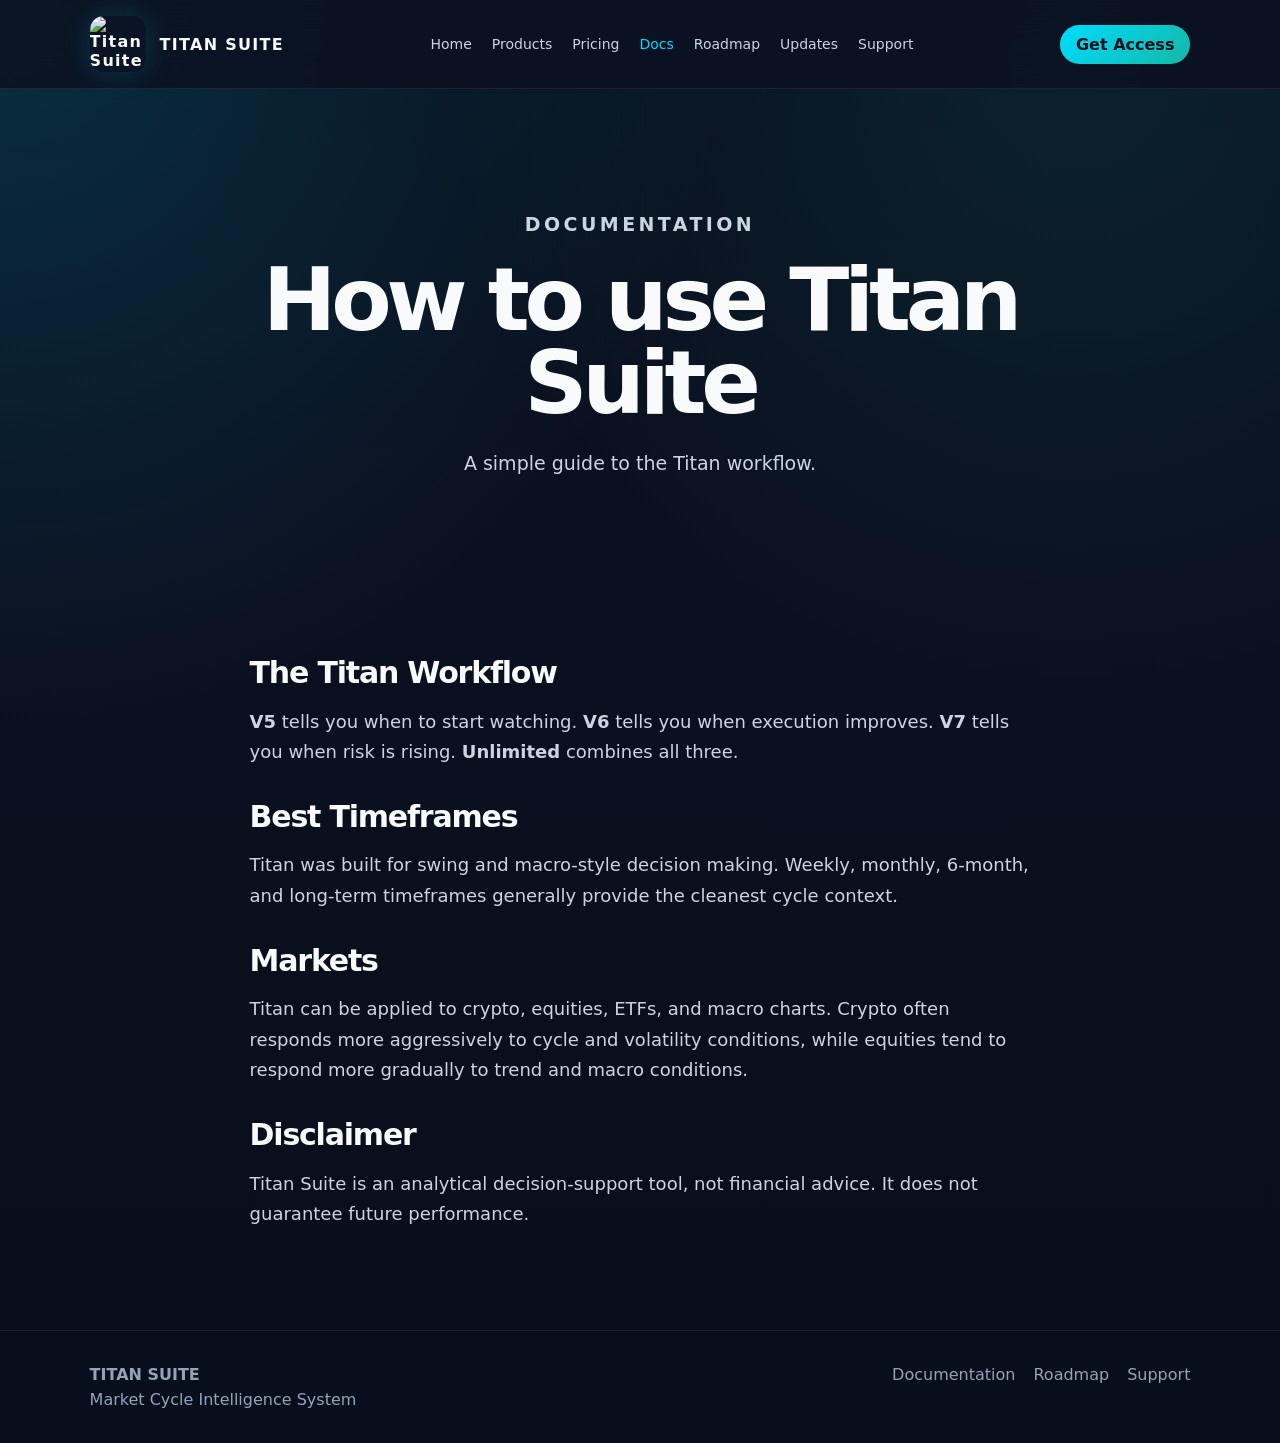
==== docs.html @ dd8be7b5 "Add files via upload" ====
<!DOCTYPE html>
<html lang="en">
<head>
  <meta charset="UTF-8" />
  <meta name="viewport" content="width=device-width, initial-scale=1.0" />
  <title>Documentation | TITAN SUITE</title>
  <meta name="description" content="Titan Suite is a market cycle intelligence platform for setup detection, precision entries, and risk management." />
  <link rel="stylesheet" href="styles.css" />
</head>
<body>
  <header class="nav">
    <a class="brand" href="index.html">
      <img src="assets/titan-logo.png" alt="Titan Suite logo" />
      <span>TITAN SUITE</span>
    </a>
    <nav><a class="" href="index.html">Home</a>
<a class="" href="products.html">Products</a>
<a class="" href="pricing.html">Pricing</a>
<a class="active" href="docs.html">Docs</a>
<a class="" href="roadmap.html">Roadmap</a>
<a class="" href="release-notes.html">Updates</a>
<a class="" href="support.html">Support</a></nav>
    <a class="nav-cta" href="pricing.html">Get Access</a>
  </header>
  <main>
<section class="page-hero">
  <p class="eyebrow">Documentation</p>
  <h1>How to use Titan Suite</h1>
  <p>A simple guide to the Titan workflow.</p>
</section>
<section class="section docs">
  <h2>The Titan Workflow</h2>
  <p><strong>V5</strong> tells you when to start watching. <strong>V6</strong> tells you when execution improves. <strong>V7</strong> tells you when risk is rising. <strong>Unlimited</strong> combines all three.</p>
  <h2>Best Timeframes</h2>
  <p>Titan was built for swing and macro-style decision making. Weekly, monthly, 6-month, and long-term timeframes generally provide the cleanest cycle context.</p>
  <h2>Markets</h2>
  <p>Titan can be applied to crypto, equities, ETFs, and macro charts. Crypto often responds more aggressively to cycle and volatility conditions, while equities tend to respond more gradually to trend and macro conditions.</p>
  <h2>Disclaimer</h2>
  <p>Titan Suite is an analytical decision-support tool, not financial advice. It does not guarantee future performance.</p>
</section>
</main>
  <footer>
    <div>
      <strong>TITAN SUITE</strong>
      <p>Market Cycle Intelligence System</p>
    </div>
    <div class="footer-links">
      <a href="docs.html">Documentation</a>
      <a href="roadmap.html">Roadmap</a>
      <a href="support.html">Support</a>
    </div>
  </footer>
</body>
</html>
---- styles.css ----
:root {
  --bg: #0b1020;
  --panel: #111827;
  --panel-2: #1e293b;
  --text: #f8fafc;
  --muted: #cbd5e1;
  --dim: #94a3b8;
  --line: #334155;
  --teal: #14b8a6;
  --blue: #3b82f6;
  --cyan: #00dcff;
  --orange: #f97316;
  --gold: #f5c84b;
  --red: #ef4444;
}

* { box-sizing: border-box; }
html { scroll-behavior: smooth; }
body {
  margin: 0;
  font-family: Inter, ui-sans-serif, system-ui, -apple-system, BlinkMacSystemFont, "Segoe UI", sans-serif;
  color: var(--text);
  background:
    radial-gradient(circle at top left, rgba(0, 220, 255, .16), transparent 38%),
    radial-gradient(circle at 84% 4%, rgba(20, 184, 166, .12), transparent 36%),
    linear-gradient(180deg, #090e1c 0%, var(--bg) 40%, #090e1c 100%);
}
a { color: inherit; text-decoration: none; }

.nav {
  position: sticky; top: 0; z-index: 20;
  display: flex; align-items: center; justify-content: space-between; gap: 20px;
  padding: 16px 7vw;
  background: rgba(11, 16, 32, .82);
  backdrop-filter: blur(18px);
  border-bottom: 1px solid rgba(255,255,255,.07);
}
.brand { display: flex; align-items: center; gap: 14px; font-weight: 900; letter-spacing: .08em; }
.brand img { width: 56px; height: 56px; object-fit: contain; border-radius: 14px; box-shadow: 0 0 28px rgba(0,220,255,.18); }
.nav nav { display: flex; gap: 20px; color: var(--muted); font-size: 14px; }
.nav nav a:hover, .nav nav a.active { color: var(--cyan); }
.nav-cta {
  padding: 10px 16px; border-radius: 999px;
  color: #06101d; font-weight: 900;
  background: linear-gradient(135deg, var(--cyan), var(--teal));
}

.hero {
  min-height: 86vh;
  display: grid;
  grid-template-columns: 1.08fr .92fr;
  gap: 56px;
  align-items: center;
  padding: 72px 7vw 54px;
}
.page-hero {
  padding: 100px 7vw 44px;
  text-align: center;
  max-width: 1000px;
  margin: auto;
}
.page-hero p { color: var(--muted); font-size: 19px; line-height: 1.7; }
.product-hero { text-align: left; }
.product-hero.v5 { border-left: 4px solid var(--teal); }
.product-hero.v6 { border-left: 4px solid var(--blue); }
.product-hero.v7 { border-left: 4px solid var(--orange); }

.eyebrow {
  color: var(--cyan);
  text-transform: uppercase;
  letter-spacing: .18em;
  font-weight: 900;
  font-size: 12px;
}
h1 {
  font-size: clamp(44px, 7vw, 88px);
  line-height: .94;
  letter-spacing: -.06em;
  margin: 14px 0 22px;
}
h2 {
  font-size: clamp(30px, 4vw, 54px);
  letter-spacing: -.04em;
  line-height: 1.02;
  margin: 0 0 16px;
}
h3 { margin: 0 0 12px; font-size: 22px; }
.hero-text, .section p { color: var(--muted); font-size: 18px; line-height: 1.7; }

.hero-actions { display: flex; gap: 14px; margin-top: 34px; flex-wrap: wrap; }
.btn, .mini-btn {
  display: inline-flex; align-items: center; justify-content: center;
  border-radius: 999px; font-weight: 900;
  border: 1px solid rgba(255,255,255,.12);
}
.btn { min-height: 50px; padding: 0 24px; }
.mini-btn { min-height: 40px; padding: 0 16px; font-size: 13px; color: #06101d; background: linear-gradient(135deg, var(--cyan), var(--teal)); }
.btn.primary {
  color: #06101d;
  background: linear-gradient(135deg, var(--cyan), var(--teal));
  box-shadow: 0 20px 60px rgba(0, 220, 255, .22);
}
.btn.secondary { background: rgba(255,255,255,.05); color: var(--text); }

.trust-row { display: flex; flex-wrap: wrap; gap: 12px; margin-top: 30px; color: var(--muted); font-size: 13px; }
.trust-row span { padding: 8px 12px; border: 1px solid rgba(255,255,255,.08); background: rgba(255,255,255,.035); border-radius: 999px; }

.terminal-card {
  border: 1px solid rgba(255,255,255,.12);
  background: linear-gradient(180deg, rgba(30, 41, 59, .93), rgba(17, 24, 39, .9));
  border-radius: 28px;
  box-shadow: 0 30px 100px rgba(0,0,0,.34);
  overflow: hidden;
}
.terminal-header { height: 46px; display: flex; gap: 8px; align-items: center; padding: 0 18px; border-bottom: 1px solid rgba(255,255,255,.08); }
.terminal-header span { width: 11px; height: 11px; border-radius: 999px; background: var(--line); }
.score-card { padding: 34px; }
.score-card p { margin: 0; color: var(--muted); letter-spacing: .16em; font-size: 12px; font-weight: 900; }
.score-card strong { display: block; font-size: 62px; letter-spacing: -.06em; margin: 12px 0; color: var(--cyan); }
.meter { height: 12px; background: rgba(255,255,255,.08); border-radius: 999px; overflow: hidden; margin-bottom: 28px; }
.meter div { width: 87%; height: 100%; background: linear-gradient(90deg, var(--teal), var(--cyan), var(--gold)); }
.score-card ul { list-style: none; padding: 0; margin: 0; display: grid; gap: 14px; color: var(--muted); }
.dot { display: inline-block; width: 10px; height: 10px; border-radius: 99px; margin-right: 9px; }
.dot.teal { background: var(--teal); } .dot.blue { background: var(--blue); } .dot.orange { background: var(--orange); }

.section { padding: 82px 7vw; }
.intro { max-width: 1080px; margin: auto; text-align: center; }
.section-heading { max-width: 840px; margin-bottom: 34px; }
.section-heading.centered { text-align: center; margin-left: auto; margin-right: auto; }

.cards, .tech-grid, .pricing-grid { display: grid; gap: 22px; }
.cards { grid-template-columns: repeat(3, 1fr); }
.tech-grid { grid-template-columns: repeat(3, 1fr); }
.pricing-grid { grid-template-columns: repeat(4, 1fr); }

.product-card, .tech-grid div, .price-card, .roadmap-item {
  border: 1px solid rgba(255,255,255,.09);
  background: rgba(17,24,39,.72);
  padding: 28px;
  border-radius: 24px;
}
.product-card .badge {
  width: fit-content; padding: 8px 12px; border-radius: 999px; font-weight: 900; margin-bottom: 24px; background: rgba(255,255,255,.06);
}
.product-card.v5 { box-shadow: inset 0 0 0 1px rgba(20,184,166,.24); }
.product-card.v6 { box-shadow: inset 0 0 0 1px rgba(59,130,246,.24); }
.product-card.v7 { box-shadow: inset 0 0 0 1px rgba(249,115,22,.24); }
.product-card.v5 .badge { color: var(--teal); } .product-card.v6 .badge { color: var(--blue); } .product-card.v7 .badge { color: var(--orange); }
.product-card ul, .large-list { color: var(--muted); padding-left: 18px; line-height: 1.9; }

.split { display: grid; grid-template-columns: .95fr 1.05fr; gap: 42px; align-items: center; }
.feature-list { display: grid; gap: 14px; }
.feature-list div { display: grid; grid-template-columns: 54px 1fr; align-items: center; gap: 18px; padding: 18px; background: rgba(30,41,59,.62); border: 1px solid rgba(255,255,255,.08); border-radius: 18px; }
.feature-list span { color: var(--cyan); font-weight: 900; font-size: 20px; }
.feature-list p { margin: 0; }

.ecosystem-map { display: grid; grid-template-columns: repeat(4, 1fr); gap: 18px; }
.ecosystem-map a { padding: 24px; border-radius: 24px; background: rgba(30,41,59,.62); border: 1px solid rgba(255,255,255,.09); }
.ecosystem-map span { display: block; color: var(--cyan); font-size: 32px; font-weight: 950; }
.ecosystem-map strong { display: block; margin: 12px 0 8px; }
.ecosystem-map em { color: var(--muted); font-style: normal; }
.ecosystem-map .unlimited { border-color: rgba(0,220,255,.35); box-shadow: 0 24px 90px rgba(0,220,255,.12); }

.founder, .cta { text-align: center; background: linear-gradient(135deg, rgba(0,220,255,.1), rgba(20,184,166,.06)); margin: 60px 7vw; border-radius: 32px; border: 1px solid rgba(255,255,255,.09); }
.founder p, .cta p { max-width: 850px; margin-left: auto; margin-right: auto; }

.price-card { display: flex; flex-direction: column; min-height: 260px; }
.price-card strong { display: block; margin: 12px 0 24px; color: var(--cyan); }
.price-card .btn { margin-top: auto; }
.price-card.featured { border-color: rgba(0,220,255,.4); box-shadow: 0 24px 80px rgba(0,220,255,.12); }

.docs { max-width: 960px; margin: auto; }
.docs h2 { font-size: 30px; margin-top: 34px; }
.roadmap { display: grid; grid-template-columns: repeat(2, 1fr); gap: 18px; }
.roadmap-item span { display: inline-block; color: #06101d; background: var(--cyan); border-radius: 999px; padding: 6px 10px; font-weight: 900; margin-bottom: 12px; }
.roadmap-item.done span { background: var(--teal); }
.support-box { padding: 18px; background: rgba(255,255,255,.04); border: 1px solid rgba(255,255,255,.08); border-radius: 16px; }

footer {
  display: flex; justify-content: space-between; padding: 34px 7vw; color: #94a3b8; border-top: 1px solid rgba(255,255,255,.07);
}
footer p { margin: 6px 0 0; }
.footer-links { display: flex; gap: 18px; }

@media (max-width: 1120px) {
  .pricing-grid, .tech-grid, .ecosystem-map { grid-template-columns: repeat(2, 1fr); }
}
@media (max-width: 900px) {
  .hero, .split, .cards, .pricing-grid, .tech-grid, .ecosystem-map, .roadmap { grid-template-columns: 1fr; }
  .nav nav, .nav-cta { display: none; }
  .hero { padding-top: 42px; }
  footer { flex-direction: column; gap: 14px; }
  .brand img { width: 48px; height: 48px; }
}
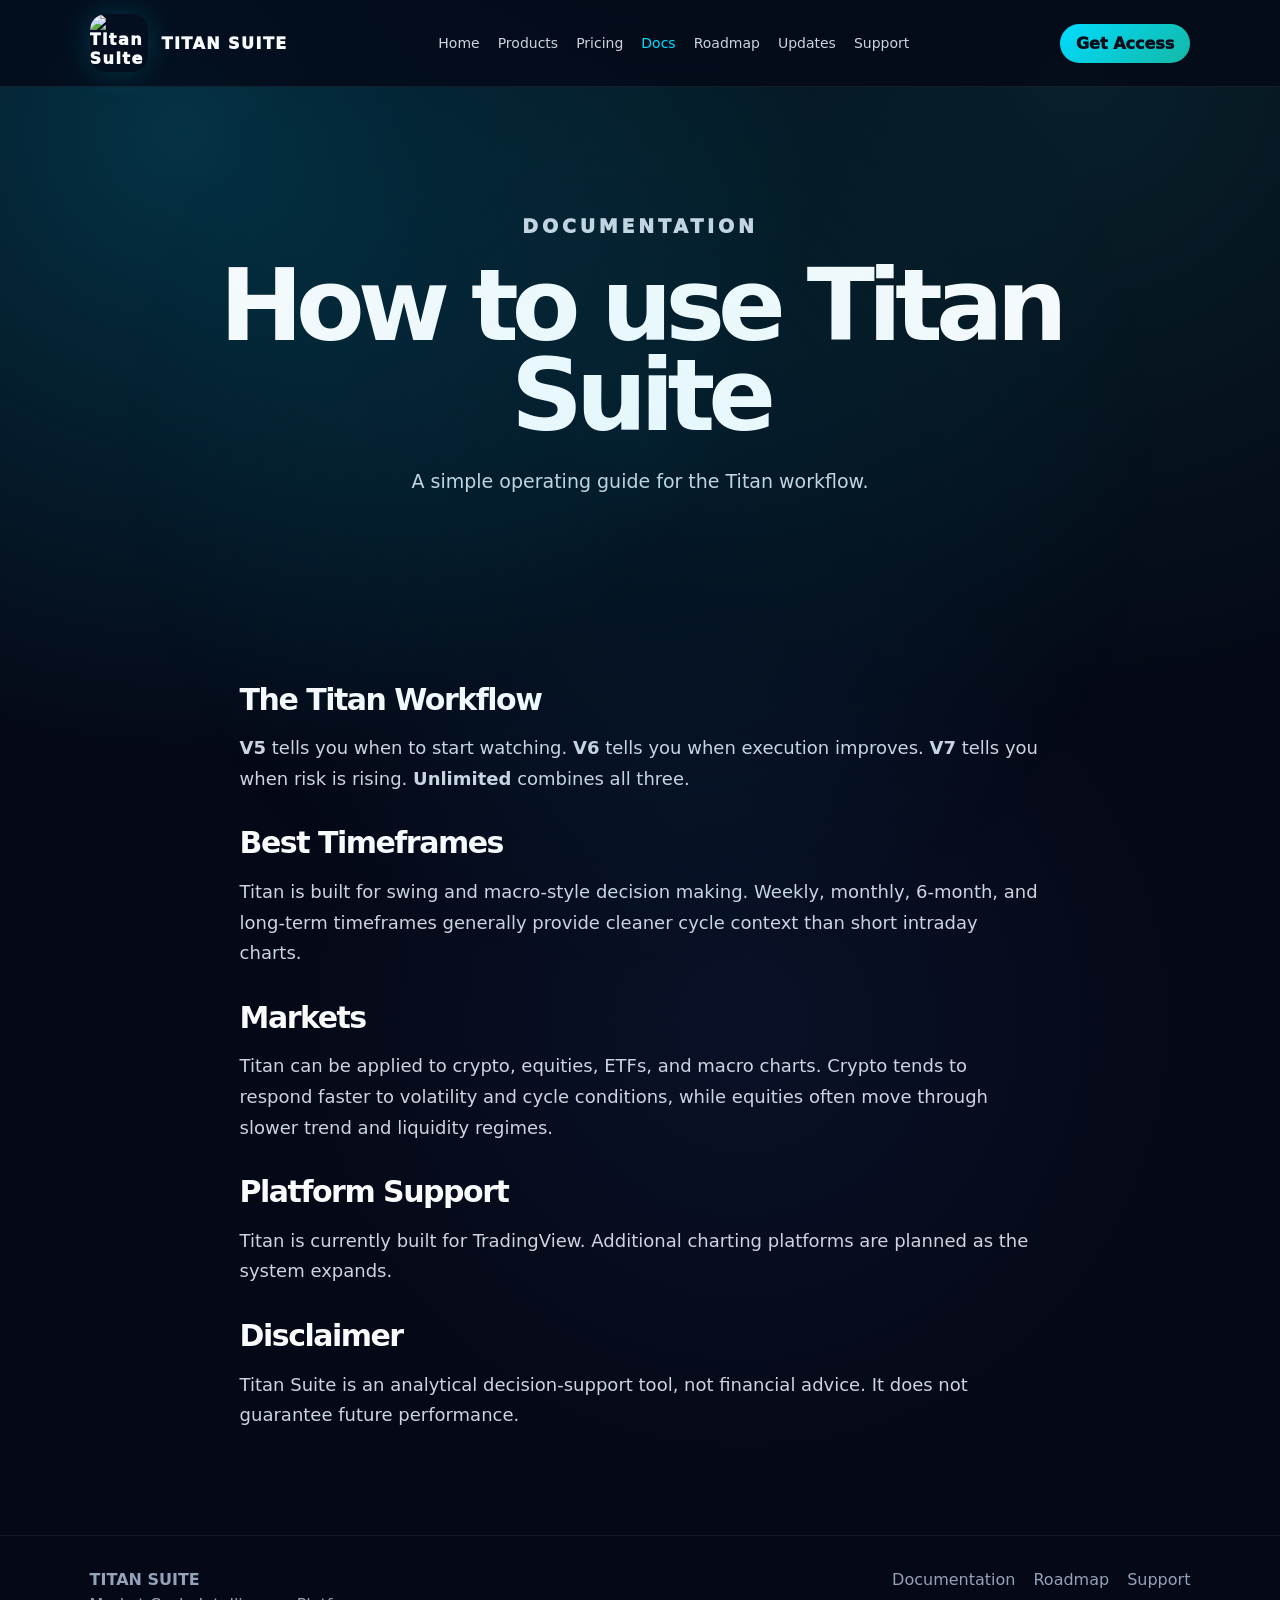
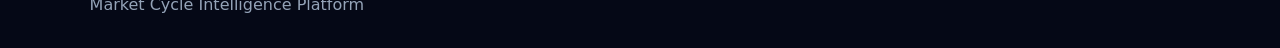
==== commit 71e9d14b: "Add files via upload" ====
--- a/docs.html
+++ b/docs.html
@@ -8,6 +8,7 @@
   <link rel="stylesheet" href="styles.css" />
 </head>
 <body>
+  <div class="site-glow"></div>
   <header class="nav">
     <a class="brand" href="index.html">
       <img src="assets/titan-logo.png" alt="Titan Suite logo" />
@@ -26,15 +27,17 @@
 <section class="page-hero">
   <p class="eyebrow">Documentation</p>
   <h1>How to use Titan Suite</h1>
-  <p>A simple guide to the Titan workflow.</p>
+  <p>A simple operating guide for the Titan workflow.</p>
 </section>
 <section class="section docs">
   <h2>The Titan Workflow</h2>
   <p><strong>V5</strong> tells you when to start watching. <strong>V6</strong> tells you when execution improves. <strong>V7</strong> tells you when risk is rising. <strong>Unlimited</strong> combines all three.</p>
   <h2>Best Timeframes</h2>
-  <p>Titan was built for swing and macro-style decision making. Weekly, monthly, 6-month, and long-term timeframes generally provide the cleanest cycle context.</p>
+  <p>Titan is built for swing and macro-style decision making. Weekly, monthly, 6-month, and long-term timeframes generally provide cleaner cycle context than short intraday charts.</p>
   <h2>Markets</h2>
-  <p>Titan can be applied to crypto, equities, ETFs, and macro charts. Crypto often responds more aggressively to cycle and volatility conditions, while equities tend to respond more gradually to trend and macro conditions.</p>
+  <p>Titan can be applied to crypto, equities, ETFs, and macro charts. Crypto tends to respond faster to volatility and cycle conditions, while equities often move through slower trend and liquidity regimes.</p>
+  <h2>Platform Support</h2>
+  <p>Titan is currently built for TradingView. Additional charting platforms are planned as the system expands.</p>
   <h2>Disclaimer</h2>
   <p>Titan Suite is an analytical decision-support tool, not financial advice. It does not guarantee future performance.</p>
 </section>
@@ -42,7 +45,7 @@
   <footer>
     <div>
       <strong>TITAN SUITE</strong>
-      <p>Market Cycle Intelligence System</p>
+      <p>Market Cycle Intelligence Platform</p>
     </div>
     <div class="footer-links">
       <a href="docs.html">Documentation</a>
--- a/styles.css
+++ b/styles.css
@@ -1,7 +1,7 @@
 
 :root {
-  --bg: #0b1020;
-  --panel: #111827;
+  --bg: #050816;
+  --panel: #0f172a;
   --panel-2: #1e293b;
   --text: #f8fafc;
   --muted: #cbd5e1;
@@ -22,42 +22,52 @@
   font-family: Inter, ui-sans-serif, system-ui, -apple-system, BlinkMacSystemFont, "Segoe UI", sans-serif;
   color: var(--text);
   background:
-    radial-gradient(circle at top left, rgba(0, 220, 255, .16), transparent 38%),
-    radial-gradient(circle at 84% 4%, rgba(20, 184, 166, .12), transparent 36%),
-    linear-gradient(180deg, #090e1c 0%, var(--bg) 40%, #090e1c 100%);
-}
+    radial-gradient(circle at 14% 8%, rgba(0, 220, 255, .20), transparent 34%),
+    radial-gradient(circle at 84% 4%, rgba(20, 184, 166, .14), transparent 34%),
+    radial-gradient(circle at 58% 62%, rgba(59, 130, 246, .08), transparent 38%),
+    var(--bg);
+  overflow-x: hidden;
+}
+.site-glow {
+  position: fixed; inset: -30%;
+  background: radial-gradient(circle, rgba(0,220,255,.08), transparent 42%);
+  pointer-events: none;
+  animation: drift 16s ease-in-out infinite alternate;
+}
+@keyframes drift { from { transform: translate(-2%, -1%); } to { transform: translate(3%, 2%); } }
+
 a { color: inherit; text-decoration: none; }
 
 .nav {
   position: sticky; top: 0; z-index: 20;
-  display: flex; align-items: center; justify-content: space-between; gap: 20px;
-  padding: 16px 7vw;
-  background: rgba(11, 16, 32, .82);
+  display: flex; align-items: center; justify-content: space-between; gap: 18px;
+  padding: 14px 7vw;
+  background: rgba(5, 8, 22, .78);
   backdrop-filter: blur(18px);
   border-bottom: 1px solid rgba(255,255,255,.07);
 }
-.brand { display: flex; align-items: center; gap: 14px; font-weight: 900; letter-spacing: .08em; }
-.brand img { width: 56px; height: 56px; object-fit: contain; border-radius: 14px; box-shadow: 0 0 28px rgba(0,220,255,.18); }
-.nav nav { display: flex; gap: 20px; color: var(--muted); font-size: 14px; }
+.brand { display: flex; align-items: center; gap: 14px; font-weight: 950; letter-spacing: .09em; }
+.brand img { width: 58px; height: 58px; object-fit: contain; border-radius: 16px; box-shadow: 0 0 32px rgba(0,220,255,.20); }
+.nav nav { display: flex; gap: 18px; color: var(--muted); font-size: 14px; }
 .nav nav a:hover, .nav nav a.active { color: var(--cyan); }
 .nav-cta {
   padding: 10px 16px; border-radius: 999px;
-  color: #06101d; font-weight: 900;
+  color: #06101d; font-weight: 950;
   background: linear-gradient(135deg, var(--cyan), var(--teal));
 }
 
 .hero {
-  min-height: 86vh;
+  min-height: 88vh;
   display: grid;
-  grid-template-columns: 1.08fr .92fr;
+  grid-template-columns: 1.05fr .95fr;
   gap: 56px;
   align-items: center;
-  padding: 72px 7vw 54px;
+  padding: 80px 7vw 58px;
 }
 .page-hero {
-  padding: 100px 7vw 44px;
+  padding: 104px 7vw 48px;
   text-align: center;
-  max-width: 1000px;
+  max-width: 1080px;
   margin: auto;
 }
 .page-hero p { color: var(--muted); font-size: 19px; line-height: 1.7; }
@@ -69,111 +79,226 @@
 .eyebrow {
   color: var(--cyan);
   text-transform: uppercase;
-  letter-spacing: .18em;
-  font-weight: 900;
+  letter-spacing: .2em;
+  font-weight: 950;
   font-size: 12px;
 }
 h1 {
-  font-size: clamp(44px, 7vw, 88px);
-  line-height: .94;
-  letter-spacing: -.06em;
-  margin: 14px 0 22px;
+  font-size: clamp(48px, 8vw, 100px);
+  line-height: .9;
+  letter-spacing: -.07em;
+  margin: 14px 0 24px;
 }
 h2 {
-  font-size: clamp(30px, 4vw, 54px);
-  letter-spacing: -.04em;
+  font-size: clamp(32px, 4.4vw, 60px);
+  letter-spacing: -.05em;
   line-height: 1.02;
   margin: 0 0 16px;
 }
 h3 { margin: 0 0 12px; font-size: 22px; }
 .hero-text, .section p { color: var(--muted); font-size: 18px; line-height: 1.7; }
+.hero-copy { position: relative; z-index: 2; }
 
 .hero-actions { display: flex; gap: 14px; margin-top: 34px; flex-wrap: wrap; }
 .btn, .mini-btn {
   display: inline-flex; align-items: center; justify-content: center;
-  border-radius: 999px; font-weight: 900;
+  border-radius: 999px; font-weight: 950;
   border: 1px solid rgba(255,255,255,.12);
-}
-.btn { min-height: 50px; padding: 0 24px; }
-.mini-btn { min-height: 40px; padding: 0 16px; font-size: 13px; color: #06101d; background: linear-gradient(135deg, var(--cyan), var(--teal)); }
+  transition: transform .2s ease, box-shadow .2s ease;
+}
+.btn:hover, .mini-btn:hover { transform: translateY(-2px); }
+.btn { min-height: 52px; padding: 0 26px; }
+.mini-btn { min-height: 42px; padding: 0 17px; font-size: 13px; color: #06101d; background: linear-gradient(135deg, var(--cyan), var(--teal)); }
 .btn.primary {
   color: #06101d;
   background: linear-gradient(135deg, var(--cyan), var(--teal));
-  box-shadow: 0 20px 60px rgba(0, 220, 255, .22);
-}
-.btn.secondary { background: rgba(255,255,255,.05); color: var(--text); }
-
-.trust-row { display: flex; flex-wrap: wrap; gap: 12px; margin-top: 30px; color: var(--muted); font-size: 13px; }
-.trust-row span { padding: 8px 12px; border: 1px solid rgba(255,255,255,.08); background: rgba(255,255,255,.035); border-radius: 999px; }
+  box-shadow: 0 22px 70px rgba(0, 220, 255, .25);
+}
+.btn.secondary { background: rgba(255,255,255,.055); color: var(--text); }
+
+.metrics-strip {
+  display: grid;
+  grid-template-columns: repeat(4, 1fr);
+  gap: 10px;
+  margin-top: 34px;
+  max-width: 740px;
+}
+.metrics-strip div {
+  padding: 14px;
+  border: 1px solid rgba(255,255,255,.09);
+  background: rgba(255,255,255,.045);
+  border-radius: 18px;
+}
+.metrics-strip strong { display: block; color: var(--cyan); font-size: 22px; }
+.metrics-strip span { color: var(--dim); font-size: 12px; }
+
+.dashboard-preview {
+  position: relative;
+  border: 1px solid rgba(255,255,255,.13);
+  background:
+    linear-gradient(180deg, rgba(15, 23, 42, .92), rgba(5, 8, 22, .92)),
+    radial-gradient(circle at top, rgba(0,220,255,.18), transparent 45%);
+  border-radius: 34px;
+  padding: 26px;
+  box-shadow: 0 40px 140px rgba(0,0,0,.44);
+  overflow: hidden;
+}
+.dashboard-preview:before {
+  content: "";
+  position: absolute; inset: -2px;
+  background: linear-gradient(135deg, rgba(0,220,255,.35), transparent 35%, rgba(20,184,166,.24));
+  opacity: .45; pointer-events: none;
+}
+.dashboard-top, .signal-grid, .chart-lines, .score-orb { position: relative; z-index: 1; }
+.dashboard-top { display: flex; align-items: flex-start; justify-content: space-between; gap: 20px; }
+.dashboard-top strong { display: block; font-size: 20px; margin-top: 4px; }
+.mini-label { color: var(--dim); font-size: 11px; letter-spacing: .14em; font-weight: 900; }
+.status-pill { color: #06101d; background: var(--cyan); font-weight: 950; font-size: 11px; padding: 8px 10px; border-radius: 999px; }
+
+.score-orb {
+  width: 240px; height: 240px; border-radius: 50%;
+  margin: 34px auto;
+  display: grid; place-items: center;
+  background: conic-gradient(from 210deg, var(--teal), var(--cyan), var(--gold), rgba(255,255,255,.08) 82%);
+  box-shadow: 0 0 90px rgba(0,220,255,.18);
+}
+.orb-inner {
+  width: 190px; height: 190px; border-radius: 50%;
+  background: rgba(5,8,22,.92);
+  display: grid; place-items: center;
+  text-align: center;
+  border: 1px solid rgba(255,255,255,.10);
+}
+.orb-inner span { color: var(--dim); font-size: 12px; text-transform: uppercase; letter-spacing: .12em; }
+.orb-inner strong { font-size: 70px; line-height: .8; color: var(--cyan); letter-spacing: -.06em; }
+.orb-inner em { color: var(--muted); font-style: normal; margin-top: -18px; }
+
+.signal-grid { display: grid; grid-template-columns: repeat(3, 1fr); gap: 12px; }
+.signal-card {
+  padding: 15px; border-radius: 18px; background: rgba(255,255,255,.055);
+  border: 1px solid rgba(255,255,255,.09);
+}
+.signal-card span { font-size: 11px; color: var(--dim); font-weight: 900; }
+.signal-card strong { display: block; margin: 6px 0; font-size: 14px; }
+.signal-card small { color: var(--muted); }
+.signal-card.teal { box-shadow: inset 0 0 0 1px rgba(20,184,166,.22); }
+.signal-card.blue { box-shadow: inset 0 0 0 1px rgba(59,130,246,.22); }
+.signal-card.orange { box-shadow: inset 0 0 0 1px rgba(249,115,22,.22); }
+
+.chart-lines {
+  height: 92px; margin-top: 24px; display: flex; align-items: end; gap: 12px;
+  border-top: 1px solid rgba(255,255,255,.07);
+  padding-top: 18px;
+}
+.chart-lines span {
+  flex: 1;
+  border-radius: 999px 999px 8px 8px;
+  background: linear-gradient(180deg, var(--cyan), rgba(0,220,255,.15));
+  animation: pulseBar 3.2s ease-in-out infinite alternate;
+}
+.chart-lines span:nth-child(2n) { animation-delay: .4s; }
+.chart-lines span:nth-child(3n) { animation-delay: .8s; }
+@keyframes pulseBar { from { opacity: .5; transform: scaleY(.88); } to { opacity: 1; transform: scaleY(1); } }
+
+.logos-row {
+  display: flex; justify-content: center; flex-wrap: wrap; gap: 14px;
+  padding-top: 24px; padding-bottom: 24px; color: var(--muted);
+}
+.logos-row span { border: 1px solid rgba(255,255,255,.08); padding: 10px 14px; border-radius: 999px; background: rgba(255,255,255,.035); }
+
+.section { padding: 86px 7vw; }
+.intro { max-width: 1080px; margin: auto; text-align: center; }
+.section-heading { max-width: 880px; margin-bottom: 36px; }
+.section-heading.centered { text-align: center; margin-left: auto; margin-right: auto; }
+
+.split { display: grid; grid-template-columns: .95fr 1.05fr; gap: 42px; align-items: center; }
+
+.framework-grid, .cards, .tech-grid, .pricing-grid, .market-grid { display: grid; gap: 22px; }
+.framework-grid, .cards { grid-template-columns: repeat(3, 1fr); }
+.tech-grid { grid-template-columns: repeat(3, 1fr); }
+.market-grid { grid-template-columns: repeat(4, 1fr); }
+.pricing-grid { grid-template-columns: repeat(4, 1fr); }
+
+.framework-card, .product-card, .tech-grid div, .price-card, .roadmap-item, .market-grid div {
+  border: 1px solid rgba(255,255,255,.09);
+  background: rgba(15,23,42,.72);
+  padding: 28px;
+  border-radius: 26px;
+}
+.framework-card { min-height: 300px; display: flex; flex-direction: column; }
+.framework-card span { color: var(--cyan); font-size: 14px; font-weight: 950; letter-spacing: .12em; }
+.framework-card h3 { font-size: 34px; letter-spacing: -.04em; margin-top: 22px; }
+.framework-card strong { margin-top: auto; color: var(--cyan); }
+.framework-card.v5 { box-shadow: inset 0 0 0 1px rgba(20,184,166,.25); }
+.framework-card.v6 { box-shadow: inset 0 0 0 1px rgba(59,130,246,.25); }
+.framework-card.v7 { box-shadow: inset 0 0 0 1px rgba(249,115,22,.25); }
+
+.product-card .badge {
+  width: fit-content; padding: 8px 12px; border-radius: 999px; font-weight: 950; margin-bottom: 24px; background: rgba(255,255,255,.06);
+}
+.product-card.v5 { box-shadow: inset 0 0 0 1px rgba(20,184,166,.24); }
+.product-card.v6 { box-shadow: inset 0 0 0 1px rgba(59,130,246,.24); }
+.product-card.v7 { box-shadow: inset 0 0 0 1px rgba(249,115,22,.24); }
+.product-card.v5 .badge { color: var(--teal); } .product-card.v6 .badge { color: var(--blue); } .product-card.v7 .badge { color: var(--orange); }
+.product-card ul, .large-list { color: var(--muted); padding-left: 18px; line-height: 1.9; }
+
+.unlimited-band {
+  display: grid; grid-template-columns: 1.05fr .95fr; gap: 42px; align-items: center;
+  background: linear-gradient(135deg, rgba(0,220,255,.12), rgba(20,184,166,.07));
+  margin: 50px 7vw; border-radius: 34px; border: 1px solid rgba(255,255,255,.10);
+}
+.unlimited-panel {
+  display: grid; grid-template-columns: repeat(2, 1fr); gap: 14px;
+}
+.unlimited-panel div {
+  padding: 22px; background: rgba(5,8,22,.45); border: 1px solid rgba(255,255,255,.08); border-radius: 22px;
+}
+.unlimited-panel span { color: var(--dim); display: block; }
+.unlimited-panel strong { font-size: 42px; color: var(--cyan); letter-spacing: -.05em; }
+
+.market-grid strong { display: block; color: var(--cyan); font-size: 20px; margin-bottom: 6px; }
+.market-grid span { color: var(--muted); }
+.feature-list { display: grid; gap: 14px; }
+.feature-list div { display: grid; grid-template-columns: 54px 1fr; align-items: center; gap: 18px; padding: 18px; background: rgba(30,41,59,.62); border: 1px solid rgba(255,255,255,.08); border-radius: 18px; }
+.feature-list span { color: var(--cyan); font-weight: 950; font-size: 20px; }
+.feature-list p { margin: 0; }
+
+.roadmap-preview, .founder, .cta {
+  text-align: center;
+  background: linear-gradient(135deg, rgba(0,220,255,.10), rgba(20,184,166,.055));
+  margin: 60px 7vw; border-radius: 34px; border: 1px solid rgba(255,255,255,.09);
+}
+.roadmap-mini { display: flex; flex-wrap: wrap; gap: 10px; justify-content: center; margin: 28px 0; }
+.roadmap-mini span { padding: 10px 14px; border-radius: 999px; background: rgba(255,255,255,.06); color: var(--muted); }
+.founder p, .cta p { max-width: 870px; margin-left: auto; margin-right: auto; }
 
 .terminal-card {
   border: 1px solid rgba(255,255,255,.12);
-  background: linear-gradient(180deg, rgba(30, 41, 59, .93), rgba(17, 24, 39, .9));
-  border-radius: 28px;
+  background: linear-gradient(180deg, rgba(30, 41, 59, .93), rgba(5, 8, 22, .92));
+  border-radius: 30px;
   box-shadow: 0 30px 100px rgba(0,0,0,.34);
   overflow: hidden;
 }
 .terminal-header { height: 46px; display: flex; gap: 8px; align-items: center; padding: 0 18px; border-bottom: 1px solid rgba(255,255,255,.08); }
 .terminal-header span { width: 11px; height: 11px; border-radius: 999px; background: var(--line); }
 .score-card { padding: 34px; }
-.score-card p { margin: 0; color: var(--muted); letter-spacing: .16em; font-size: 12px; font-weight: 900; }
-.score-card strong { display: block; font-size: 62px; letter-spacing: -.06em; margin: 12px 0; color: var(--cyan); }
+.score-card p { margin: 0; color: var(--muted); letter-spacing: .16em; font-size: 12px; font-weight: 950; }
+.score-card strong { display: block; font-size: 58px; letter-spacing: -.06em; margin: 12px 0; color: var(--cyan); }
 .meter { height: 12px; background: rgba(255,255,255,.08); border-radius: 999px; overflow: hidden; margin-bottom: 28px; }
 .meter div { width: 87%; height: 100%; background: linear-gradient(90deg, var(--teal), var(--cyan), var(--gold)); }
 .score-card ul { list-style: none; padding: 0; margin: 0; display: grid; gap: 14px; color: var(--muted); }
 .dot { display: inline-block; width: 10px; height: 10px; border-radius: 99px; margin-right: 9px; }
 .dot.teal { background: var(--teal); } .dot.blue { background: var(--blue); } .dot.orange { background: var(--orange); }
 
-.section { padding: 82px 7vw; }
-.intro { max-width: 1080px; margin: auto; text-align: center; }
-.section-heading { max-width: 840px; margin-bottom: 34px; }
-.section-heading.centered { text-align: center; margin-left: auto; margin-right: auto; }
-
-.cards, .tech-grid, .pricing-grid { display: grid; gap: 22px; }
-.cards { grid-template-columns: repeat(3, 1fr); }
-.tech-grid { grid-template-columns: repeat(3, 1fr); }
-.pricing-grid { grid-template-columns: repeat(4, 1fr); }
-
-.product-card, .tech-grid div, .price-card, .roadmap-item {
-  border: 1px solid rgba(255,255,255,.09);
-  background: rgba(17,24,39,.72);
-  padding: 28px;
-  border-radius: 24px;
-}
-.product-card .badge {
-  width: fit-content; padding: 8px 12px; border-radius: 999px; font-weight: 900; margin-bottom: 24px; background: rgba(255,255,255,.06);
-}
-.product-card.v5 { box-shadow: inset 0 0 0 1px rgba(20,184,166,.24); }
-.product-card.v6 { box-shadow: inset 0 0 0 1px rgba(59,130,246,.24); }
-.product-card.v7 { box-shadow: inset 0 0 0 1px rgba(249,115,22,.24); }
-.product-card.v5 .badge { color: var(--teal); } .product-card.v6 .badge { color: var(--blue); } .product-card.v7 .badge { color: var(--orange); }
-.product-card ul, .large-list { color: var(--muted); padding-left: 18px; line-height: 1.9; }
-
-.split { display: grid; grid-template-columns: .95fr 1.05fr; gap: 42px; align-items: center; }
-.feature-list { display: grid; gap: 14px; }
-.feature-list div { display: grid; grid-template-columns: 54px 1fr; align-items: center; gap: 18px; padding: 18px; background: rgba(30,41,59,.62); border: 1px solid rgba(255,255,255,.08); border-radius: 18px; }
-.feature-list span { color: var(--cyan); font-weight: 900; font-size: 20px; }
-.feature-list p { margin: 0; }
-
-.ecosystem-map { display: grid; grid-template-columns: repeat(4, 1fr); gap: 18px; }
-.ecosystem-map a { padding: 24px; border-radius: 24px; background: rgba(30,41,59,.62); border: 1px solid rgba(255,255,255,.09); }
-.ecosystem-map span { display: block; color: var(--cyan); font-size: 32px; font-weight: 950; }
-.ecosystem-map strong { display: block; margin: 12px 0 8px; }
-.ecosystem-map em { color: var(--muted); font-style: normal; }
-.ecosystem-map .unlimited { border-color: rgba(0,220,255,.35); box-shadow: 0 24px 90px rgba(0,220,255,.12); }
-
-.founder, .cta { text-align: center; background: linear-gradient(135deg, rgba(0,220,255,.1), rgba(20,184,166,.06)); margin: 60px 7vw; border-radius: 32px; border: 1px solid rgba(255,255,255,.09); }
-.founder p, .cta p { max-width: 850px; margin-left: auto; margin-right: auto; }
-
-.price-card { display: flex; flex-direction: column; min-height: 260px; }
+.price-card { display: flex; flex-direction: column; min-height: 270px; }
 .price-card strong { display: block; margin: 12px 0 24px; color: var(--cyan); }
 .price-card .btn { margin-top: auto; }
-.price-card.featured { border-color: rgba(0,220,255,.4); box-shadow: 0 24px 80px rgba(0,220,255,.12); }
-
-.docs { max-width: 960px; margin: auto; }
+.price-card.featured { border-color: rgba(0,220,255,.45); box-shadow: 0 24px 90px rgba(0,220,255,.14); }
+
+.docs { max-width: 980px; margin: auto; }
 .docs h2 { font-size: 30px; margin-top: 34px; }
 .roadmap { display: grid; grid-template-columns: repeat(2, 1fr); gap: 18px; }
-.roadmap-item span { display: inline-block; color: #06101d; background: var(--cyan); border-radius: 999px; padding: 6px 10px; font-weight: 900; margin-bottom: 12px; }
+.roadmap-item span { display: inline-block; color: #06101d; background: var(--cyan); border-radius: 999px; padding: 6px 10px; font-weight: 950; margin-bottom: 12px; }
 .roadmap-item.done span { background: var(--teal); }
 .support-box { padding: 18px; background: rgba(255,255,255,.04); border: 1px solid rgba(255,255,255,.08); border-radius: 16px; }
 
@@ -183,13 +308,15 @@
 footer p { margin: 6px 0 0; }
 .footer-links { display: flex; gap: 18px; }
 
-@media (max-width: 1120px) {
-  .pricing-grid, .tech-grid, .ecosystem-map { grid-template-columns: repeat(2, 1fr); }
+@media (max-width: 1150px) {
+  .pricing-grid, .tech-grid, .market-grid { grid-template-columns: repeat(2, 1fr); }
 }
 @media (max-width: 900px) {
-  .hero, .split, .cards, .pricing-grid, .tech-grid, .ecosystem-map, .roadmap { grid-template-columns: 1fr; }
+  .hero, .split, .framework-grid, .cards, .pricing-grid, .tech-grid, .market-grid, .roadmap, .unlimited-band { grid-template-columns: 1fr; }
   .nav nav, .nav-cta { display: none; }
-  .hero { padding-top: 42px; }
+  .hero { padding-top: 44px; }
+  .signal-grid, .metrics-strip { grid-template-columns: 1fr 1fr; }
+  .score-orb { width: 210px; height: 210px; }
+  .orb-inner { width: 165px; height: 165px; }
   footer { flex-direction: column; gap: 14px; }
-  .brand img { width: 48px; height: 48px; }
-}
+}
